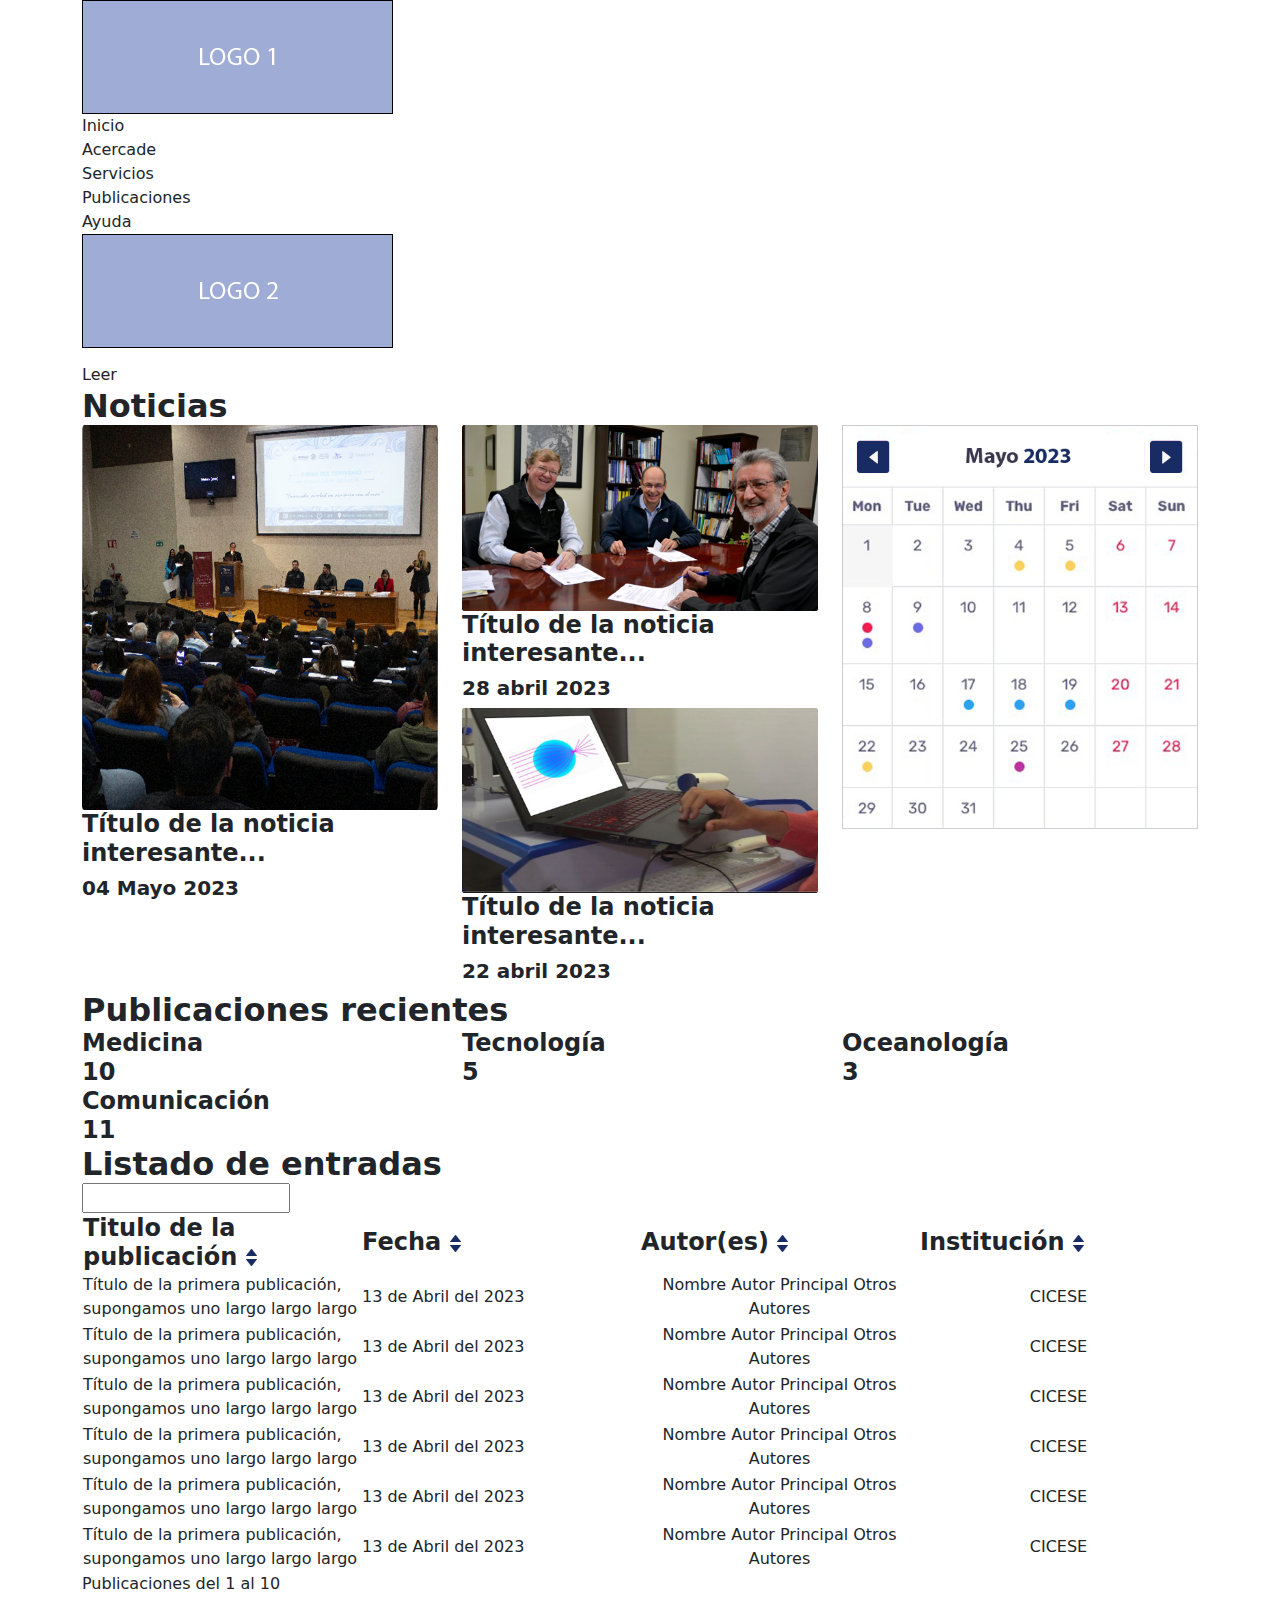
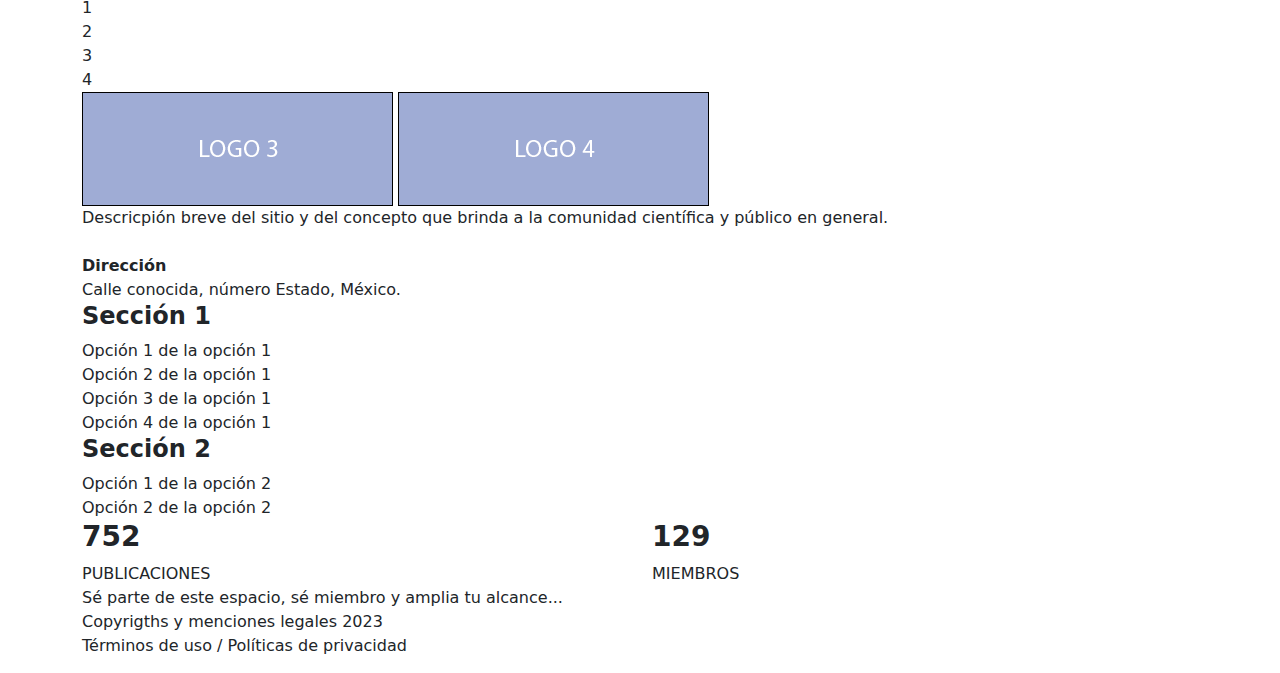
==== index.html @ 21e82265 "init" ====
<!DOCTYPE html>
<html lang="en">
  <head>
    <meta charset="utf-8" />
    <title>Hello World!</title>
    <meta
      name="viewport"
      content="width=device-width, initial-scale=1, shrink-to-fit=no"
    />
    <meta name="description" content="Site description will be here" />
    <link rel="stylesheet" type="text/css" href="css/bootstrap.min.css" />
    <link
      href="https://kit-pro.fontawesome.com/releases/v5.15.2/css/pro.min.css"
      rel="stylesheet"
    />
    <link rel="stylesheet" href="css/default-edit.css" />
    <link rel="stylesheet" type="text/css" href="style.css" />
    <link rel="stylesheet" type="text/css" href="css/responsive.css" />
    <!--End ALL STYLESHEET -->
  </head>

  <body>
    <!-- preloader -->
    <div id="preloader"></div>
    <!-- preloader-end -->
    <!-- main-wrap -->
    <div class="main-wrap">
      <!-- offcanvas-start -->
      <div class="offcanvas-menu">
        <ul class="offmenu" id="menuParent">
          <a href="#" class="offcanvas-close"><i class="fa fa-times"></i></a>
          <li class="active"><a href="#">HOME</a></li>
          <li><a href="#">ABOUT US</a></li>
          <li class="dropdown">
            <a href="#" data-bs-toggle="collapse" data-bs-target="#drop-menu1"
              >OUR HORSES</a
            >
            <div
              class="dropdown-menu-custom collapse"
              id="drop-menu1"
              data-bs-parent="#menuParent"
            >
              <ul>
                <li><a href="#">YEARLINGS</a></li>
                <li><a href="#">2 YEAR OLDS</a></li>
                <li><a href="#">3 YEAR OLD PLUS</a></li>
              </ul>
            </div>
          </li>
          <li><a href="#">LATEST NEWS</a></li>
          <li><a href="#">CONTACT & FIND US</a></li>
        </ul>
      </div>
      <div class="offcanvas-overlay"></div>
      <!-- offcanvas-start-end -->

      <!-- header-section -->
      <header class="header-section">
        <div class="header-top">
          <div class="container">
            <div class="header-top__inner">
              <ul class="s-menu">
                <li>
                  <a href="#"><i class="fab fa-facebook-f"></i></a>
                </li>
                <li>
                  <a href="#"><i class="fab fa-instagram"></i></a>
                </li>
                <li>
                  <a href="#"><i class="fab fa-twitter"></i></a>
                </li>
              </ul>
            </div>
          </div>
        </div>
        <div class="heder-bottom">
          <div class="container">
            <div class="header-bottom__inner">
              <a href="index.html" class="header__logo__1">
                <img src="images/logo-1.png" alt="" />
              </a>
              <div class="main-menu">
                <ul>
                  <li><a class="active" href="#"></a></li>
                  <li><a href="#">Inicio</a></li>
                  <li><a href="#">Acercade</a></li>
                  <li><a href="#">Servicios</a></li>
                  <li><a href="#">Publicaciones</a></li>
                  <li><a href="#">Ayuda</a></li>
                </ul>
              </div>

              <a href="index.html" class="header__logo__2">
                <img src="images/logo-2.png" alt="" />
              </a>
            </div>
          </div>
        </div>
      </header>
      <!--End header-section -->

      <!-- main -->
      <main>
        <!-- hero-section -->
        <section class="hero-section">
          <div class="container">
            <div class="hero-section__inner">
              <div class="hero__content">
                <h1 class="h1"></h1>
                <p></p>
                <a href="#" class="default-button">
                  <i class="fas fa-caret-left"></i>
                  <span class="text">Leer</span>
                </a>
              </div>
            </div>
          </div>
        </section>
        <!-- hero-section end -->

        <!-- note-section -->
        <section class="note-section">
          <div class="container">
            <div class="note-section__inner">
              <div class="note-section__title sec-title cont-blk">
                <h2 class="h2 mb-0">Noticias</h2>
              </div>

              <div class="note__row row">
                <div class="col-lg-4">
                  <div class="note-blk">
                    <img src="images/note-1.png" alt="" />
                    <div class="note-blk__content">
                      <h4>Título de la noticia interesante...</h4>
                      <h5>
                        <i class="far fa-clock"></i>
                        04 Mayo 2023
                      </h5>
                    </div>
                  </div>
                </div>
                <div class="col-lg-4">
                  <div class="row">
                    <div class="col-12">
                      <div class="note-blk">
                        <img src="images/note-2.png" alt="" />
                        <div class="note-blk__content">
                          <h4>Título de la noticia interesante...</h4>
                          <h5>
                            <i class="far fa-clock"></i>
                            28 abril 2023
                          </h5>
                        </div>
                      </div>
                    </div>
                    <div class="col-12">
                      <div class="note-blk">
                        <img src="images/note-3.png" alt="" />
                        <div class="note-blk__content">
                          <h4>Título de la noticia interesante...</h4>
                          <h5>
                            <i class="far fa-clock"></i>
                            22 abril 2023
                          </h5>
                        </div>
                      </div>
                    </div>
                  </div>
                </div>
                <div class="col-lg-4">
                  <img
                    src="images/calendar.png"
                    alt=""
                    class="calendar-img img-fluid w-100"
                  />
                </div>
              </div>
            </div>
          </div>
        </section>
        <!-- note-section-end -->

        <!-- post-section -->
        <section class="post-section">
          <div class="container">
            <div class="post-section__inner">
              <div class="post-section__title sec-title cont-blk">
                <h2 class="h2 mb-0">Publicaciones recientes</h2>
              </div>

              <div class="post-row row">
                <div class="col-lg-4 col-md-6">
                  <a
                    href="#"
                    class="post-single"
                    style="
                      background: url('images/post-1.png') no-repeat center
                        center/cover;
                    "
                  >
                    <div class="post__content">
                      <h4 class="mb-0">Medicina</h4>
                      <h4 class="mb-0 right">10</h4>
                    </div>
                  </a>
                </div>
                <div class="col-lg-4 col-md-6">
                  <a
                    href="#"
                    class="post-single"
                    style="
                      background: url('images/post-2.png') no-repeat center
                        center/cover;
                    "
                  >
                    <div class="post__content">
                      <h4 class="mb-0">Tecnología</h4>
                      <h4 class="mb-0 right">5</h4>
                    </div>
                  </a>
                </div>
                <div class="col-lg-4 col-md-6">
                  <a
                    href="#"
                    class="post-single"
                    style="
                      background: url('images/post-3.png') no-repeat center
                        center/cover;
                    "
                  >
                    <div class="post__content">
                      <h4 class="mb-0">Oceanología</h4>
                      <h4 class="mb-0 right">3</h4>
                    </div>
                  </a>
                </div>
                <div class="col-lg-4 col-md-6">
                  <a
                    href="#"
                    class="post-single"
                    style="
                      background: url('images/post-4.png') no-repeat center
                        center/cover;
                    "
                  >
                    <div class="post__content">
                      <h4 class="mb-0">Comunicación</h4>
                      <h4 class="mb-0 right">11</h4>
                    </div>
                  </a>
                </div>
              </div>
            </div>
          </div>
        </section>
        <!-- post-section-end -->

        <!-- ticket-section -->
        <section class="ticket-section">
          <div class="container">
            <div class="ticket-section__inner">
              <div class="note-section__title sec-title cont-blk">
                <h2 class="h2 mb-0">Listado de entradas</h2>
                <div class="search-x">
                  <i class="far fa-search search-icon"></i>
                  <input type="text" class="input" />
                </div>
              </div>

              <div class="ticket-table-box">
                <div class="ticket-list-table">
                  <table>
                    <thead>
                      <tr>
                        <td>
                          <h4 class="mb-0">
                            <span class="txt">Titulo de la publicación</span>
                            <img
                              src="images/caret-top-bottom.png"
                              alt=""
                              class="icn"
                            />
                          </h4>
                        </td>
                        <td>
                          <h4 class="mb-0">
                            <span class="txt">Fecha</span>
                            <img
                              src="images/caret-top-bottom.png"
                              alt=""
                              class="icn"
                            />
                          </h4>
                        </td>
                        <td>
                          <h4 class="mb-0">
                            <span class="txt">Autor(es)</span>
                            <img
                              src="images/caret-top-bottom.png"
                              alt=""
                              class="icn"
                            />
                          </h4>
                        </td>
                        <td>
                          <h4 class="mb-0">
                            <span class="txt">Institución</span>
                            <img
                              src="images/caret-top-bottom.png"
                              alt=""
                              class="icn"
                            />
                          </h4>
                        </td>
                      </tr>
                    </thead>
                    <tbody>
                      <tr>
                        <td>
                          <p class="mb-0">
                            Título de la primera publicación, supongamos uno
                            largo largo largo
                          </p>
                        </td>
                        <td>
                          <p class="mb-0">13 de Abril del 2023</p>
                        </td>
                        <td>
                          <p class="mb-0 text-center">
                            Nombre Autor Principal
                            <span class="sm">Otros Autores</span>
                          </p>
                        </td>
                        <td>
                          <p class="mb-0 text-center">CICESE</p>
                        </td>
                      </tr>
                      <tr>
                        <td>
                          <p class="mb-0">
                            Título de la primera publicación, supongamos uno
                            largo largo largo
                          </p>
                        </td>
                        <td>
                          <p class="mb-0">13 de Abril del 2023</p>
                        </td>
                        <td>
                          <p class="mb-0 text-center">
                            Nombre Autor Principal
                            <span class="sm">Otros Autores</span>
                          </p>
                        </td>
                        <td>
                          <p class="mb-0 text-center">CICESE</p>
                        </td>
                      </tr>
                      <tr>
                        <td>
                          <p class="mb-0">
                            Título de la primera publicación, supongamos uno
                            largo largo largo
                          </p>
                        </td>
                        <td>
                          <p class="mb-0">13 de Abril del 2023</p>
                        </td>
                        <td>
                          <p class="mb-0 text-center">
                            Nombre Autor Principal
                            <span class="sm">Otros Autores</span>
                          </p>
                        </td>
                        <td>
                          <p class="mb-0 text-center">CICESE</p>
                        </td>
                      </tr>
                      <tr>
                        <td>
                          <p class="mb-0">
                            Título de la primera publicación, supongamos uno
                            largo largo largo
                          </p>
                        </td>
                        <td>
                          <p class="mb-0">13 de Abril del 2023</p>
                        </td>
                        <td>
                          <p class="mb-0 text-center">
                            Nombre Autor Principal
                            <span class="sm">Otros Autores</span>
                          </p>
                        </td>
                        <td>
                          <p class="mb-0 text-center">CICESE</p>
                        </td>
                      </tr>
                      <tr>
                        <td>
                          <p class="mb-0">
                            Título de la primera publicación, supongamos uno
                            largo largo largo
                          </p>
                        </td>
                        <td>
                          <p class="mb-0">13 de Abril del 2023</p>
                        </td>
                        <td>
                          <p class="mb-0 text-center">
                            Nombre Autor Principal
                            <span class="sm">Otros Autores</span>
                          </p>
                        </td>
                        <td>
                          <p class="mb-0 text-center">CICESE</p>
                        </td>
                      </tr>
                      <tr>
                        <td>
                          <p class="mb-0">
                            Título de la primera publicación, supongamos uno
                            largo largo largo
                          </p>
                        </td>
                        <td>
                          <p class="mb-0">13 de Abril del 2023</p>
                        </td>
                        <td>
                          <p class="mb-0 text-center">
                            Nombre Autor Principal
                            <span class="sm">Otros Autores</span>
                          </p>
                        </td>
                        <td>
                          <p class="mb-0 text-center">CICESE</p>
                        </td>
                      </tr>
                    </tbody>
                  </table>
                </div>
                <div class="ticket-table-bottom">
                  <div class="pagination">
                    <p class="mb-0">Publicaciones del 1 al 10</p>
                  </div>
                  <ul>
                    <li>
                      <a class="icon-a" href="#"
                        ><i class="far fa-chevron-double-left"></i
                      ></a>
                    </li>
                    <li>
                      <a class="" href="#">1</a>
                    </li>
                    <li>
                      <a class="" href="#">2</a>
                    </li>
                    <li>
                      <a class="" href="#">3</a>
                    </li>
                    <li>
                      <a class="" href="#">4</a>
                    </li>
                    <li>
                      <a class="icon-a" href="#"
                        ><i class="far fa-chevron-double-right"></i
                      ></a>
                    </li>
                  </ul>
                </div>
              </div>
            </div>
          </div>
        </section>
        <!-- ticket-section-end -->
      </main>
      <!-- main end -->

      <!-- footer-section -->
      <footer class="footer-section">
        <div class="footer-top">
          <div class="container">
            <div class="footer-top__inner">
              <div class="footer-logos">
                <a href="#" class="footer-logo">
                  <img src="images/logo-3.png" alt="" />
                </a>
                <a href="#" class="footer-logo">
                  <img src="images/logo-4.png" alt="" />
                </a>
              </div>
              <div class="footer-top-row">
                <div class="col-sm">
                  <p>
                    Descricpión breve del sitio y del concepto que brinda a la
                    comunidad científica y público en general. <br /><br />
                    <span class="fw-700">Dirección</span><br />
                    Calle conocida, número Estado, México.
                  </p>
                </div>
                <div class="col-sm">
                  <div class="footer-menu">
                    <h4>Sección 1</h4>
                    <ul>
                      <li>
                        <a href="#">
                          <div class="icon">
                            <i class="fab fa-caret-right"></i>
                          </div>
                          <div class="text">Opción 1 de la opción 1</div>
                        </a>
                      </li>
                      <li>
                        <a href="#">
                          <div class="icon">
                            <i class="fab fa-caret-right"></i>
                          </div>
                          <div class="text">Opción 2 de la opción 1</div>
                        </a>
                      </li>
                      <li>
                        <a href="#">
                          <div class="icon">
                            <i class="fab fa-caret-right"></i>
                          </div>
                          <div class="text">Opción 3 de la opción 1</div>
                        </a>
                      </li>
                      <li>
                        <a href="#">
                          <div class="icon">
                            <i class="fab fa-caret-right"></i>
                          </div>
                          <div class="text">Opción 4 de la opción 1</div>
                        </a>
                      </li>
                    </ul>
                  </div>
                </div>
                <div class="col-sm">
                  <div class="footer-menu">
                    <h4>Sección 2</h4>
                    <ul>
                      <li>
                        <a href="#">
                          <div class="icon">
                            <i class="fab fa-caret-right"></i>
                          </div>
                          <div class="text">Opción 1 de la opción 2</div>
                        </a>
                      </li>
                      <li>
                        <a href="#">
                          <div class="icon">
                            <i class="fab fa-caret-right"></i>
                          </div>
                          <div class="text">Opción 2 de la opción 2</div>
                        </a>
                      </li>
                    </ul>
                  </div>
                </div>
                <div class="col-md">
                  <div class="row">
                    <div class="col-6">
                      <h3>752</h3>
                      <p>PUBLICACIONES</p>
                    </div>
                    <div class="col-6">
                      <h3>129</h3>
                      <p>MIEMBROS</p>
                    </div>
                  </div>
                  <p>
                    Sé parte de este espacio, sé miembro y amplia tu alcance...
                  </p>
                </div>
              </div>
            </div>
          </div>
        </div>
        <div class="footer-bottom">
          <div class="container">
            <div class="footer-bottom__inner">
              <p class="copy-right">
                Copyrigths y menciones legales 2023
                <br />
                Términos de uso / Políticas de privacidad
              </p>
              <ul class="s-menu">
                <li>
                  <a href="#"><i class="fab fa-facebook-f"></i></a>
                </li>
                <li>
                  <a href="#"><i class="fab fa-instagram"></i></a>
                </li>
                <li>
                  <a href="#"><i class="fab fa-twitter"></i></a>
                </li>
              </ul>
            </div>
          </div>
        </div>
      </footer>
      <!--End footer-section -->
    </div>
    <!-- main-wrap -->

    <!-- js -->
    <script src="js/jquery-3.6.0.min.js"></script>
    <script src="js/bootstrap.bundle.min.js"></script>
    <script src="js/jquery.scrollUp.min.js"></script>
    <script src="js/main.js"></script>
    <!-- End All Js -->
  </body>
</html>
---- css/default-edit.css ----
/* small-tools */
.underline {
    text-decoration: underline !important;
}
.h-initial {
    height: initial !important;
}
.space-nowrap {
    white-space: nowrap;
}
.hidden-scroll {
    overflow-y: auto !important;
    -ms-overflow-style: none !important;  /* IE and Edge */
    scrollbar-width: none !important;  /* Firefox */
}
.hidden-scroll::-webkit-scrollbar {
    display: none !important;
}
.pseudo-before-none::before {
    display: none !important;
}
.pseudo-after-none::after {
    display: none !important;
}
.pseudo-none::before,
.pseudo-none::after {
    display: none !important;
}



.flip {
    transform: rotateY(180deg);
}
.flip-x {
    transform: rotateX(180deg);
}
.rotate1_8 {
    transform: rotate(45deg) !important;
}
.rotate2_8 {
    transform: rotate(90deg) !important;
}
.rotate3_8 {
    transform: rotate(135deg) !important;
}
.rotate4_8 {
    transform: rotate(180deg) !important;
}
.rotate5_8 {
    transform: rotate(225deg) !important;
}
.rotate6_8 {
    transform: rotate(270deg) !important;
}
.rotate7_8 {
    transform: rotate(315deg) !important;
}
.rotate8_8 {
    transform: rotate(360deg) !important;
}


/* bg */
.bg-theme1 {
    background: var(--theme__color1) !important;
}
.bg-theme2 {
    background: var(--theme__color2) !important;
}
.bg-theme3 {
    background: var(--theme__color3) !important;
}
.bg-theme4 {
    background: var(--theme__color4) !important;
}

/* hover--bg */
.hover-bg-theme1:hover {
    background: var(--theme__color1) !important;
}
.hover-bg-theme2:hover {
    background: var(--theme__color2) !important;
}
.hover-bg-theme3:hover {
    background: var(--theme__color3) !important;
}
.hover-bg-theme4:hover {
    background: var(--theme__color4) !important;
}


/* fonts */
.font1 {
    font-family: var(--font1);
}
.font2 {
    font-family: var(--font2);
}
.font3 {
    font-family: var(--font3);
}
.font4 {
    font-family: var(--font4);
}


/* text-color */
.color-white {
    color: #fff !important;
}
.color-text {
    color: var(--text__color1) !important;
}
.color-theme1 {
    color: var(--theme__color1) !important;
}
.color-theme2 {
    color: var(--theme__color2) !important;
}
.color-theme3 {
    color: var(--theme__color3) !important;
}
.color-theme4 {
    color: var(--theme__color4) !important;
}


/* text-align */
.text-left {
    text-align: left !important;
}
.text-right {
    text-align: right !important;
}
.text-center {
    text-align: center !important;
}
.text-justified {
    text-align: justify !important;
}


/* font-weights */
.fw-300 {
    font-weight: 300 !important;
}
.fw-400 {
    font-weight: 400 !important;
}
.fw-500 {
    font-weight: 500 !important;
}
.fw-600{
    font-weight: 600!important;
}
.fw-700 {
    font-weight: 700 !important;
}
.fw-800{
    font-weight: 800!important;
}



/* nice-select-edit */
.nice-select {
    height: initial;
    min-height: initial;
    line-height: 1;
    padding: 0 20px 0 0;
    float: none;
    display: inline-block;
    border: none;
}
.nice-select:after {
    margin-top: -2px;
}
.nice-select .list .option,
.nice-select.open .list .option {
    font-size: 16px;
    line-height: initial;
    min-height: initial;
    padding: 13px 15px;
    min-width: 50px;
}
.nice-select .option.selected {
    font-weight: inherit;
}
.nice-select .list {
    border-radius: 2px;
    min-width: 100%;
}

@media (max-width: 767px) {
    .nice-select .list .option,
    .nice-select.open .list .option {
        font-size: 16px;
        line-height: initial;
        min-height: initial;
        padding: 8px 12px;
        min-width: 50px;
    } 
}





/* important */
#scrollUp {
    background-image: url("../images/base/top.png");
    bottom: 20px;
    right: 20px;
    width: 38px;    /* Width of image */
    height: 38px;   /* Height of image */
    color: transparent;
}
---- style.css ----
/*-----------------------------------=========Main-Style-Sheet=========----------------------------------------*/


@font-face {
  font-family: 'Myriad Pro';
  src: url('webfonts/MyriadPro-Bold.woff2') format('woff2'),
      url('webfonts/MyriadPro-Bold.woff') format('woff'),
      url('webfonts/MyriadPro-Bold.ttf') format('truetype');
  font-weight: bold;
  font-style: normal;
  font-display: swap;
}

@font-face {
  font-family: 'Myriad Pro Cond';
  src: url('webfonts/MyriadPro-Cond.woff2') format('woff2'),
      url('webfonts/MyriadPro-Cond.woff') format('woff'),
      url('webfonts/MyriadPro-Cond.ttf') format('truetype');
  font-weight: normal;
  font-style: normal;
  font-display: swap;
}

@font-face {
  font-family: 'Myriad Pro';
  src: url('webfonts/MyriadPro-Regular.woff2') format('woff2'),
      url('webfonts/MyriadPro-Regular.woff') format('woff'),
      url('webfonts/MyriadPro-Regular.ttf') format('truetype');
  font-weight: normal;
  font-style: normal;
  font-display: swap;
}

@font-face {
  font-family: 'Myriad Pro';
  src: url('webfonts/MyriadPro-Light.woff2') format('woff2'),
      url('webfonts/MyriadPro-Light.woff') format('woff'),
      url('webfonts/MyriadPro-Light.ttf') format('truetype');
  font-weight: 300;
  font-style: normal;
  font-display: swap;
}

@font-face {
  font-family: 'Myriad Pro';
  src: url('webfonts/MyriadPro-Semibold.woff2') format('woff2'),
      url('webfonts/MyriadPro-Semibold.woff') format('woff'),
      url('webfonts/MyriadPro-Semibold.ttf') format('truetype');
  font-weight: 600;
  font-style: normal;
  font-display: swap;
}


:root {
  --theme__color1: #182b62;
  --myriad-pro: 'Myriad Pro';
}
*,::before,::after {
  box-sizing: border-box;
}
body {
  font-size: 16px;
  line-height: 1.5;
  background-color: #fff;
  overflow-x: hidden;
  word-wrap: break-word;
  word-break: normal;
  font-weight: 400;
  -webkit-font-smoothing: antialiased;
}
a, a:active, a:focus, a:active, a:hover {
  text-decoration:none !important;
  color: inherit;
}
input{
  -ms-box-sizing: border-box;
  box-sizing: border-box;
}
a:hover,
a:focus,
input:focus,
input:hover,
select:focus,
select:hover,
select:active,
textarea:focus,
textarea:hover,
button:focus {
  outline: none;
}
::placeholder {
  opacity: 1;
}
:focus::placeholder {
  opacity: 0;
}
table {
  border-collapse: separate;
  border-spacing: 0;
  table-layout: fixed; /* Prevents HTML tables from becoming too wide */
  width: 100%;
}
img {
  -ms-interpolation-mode: bicubic;
  border: 0;
  height: auto;
  max-width: 100%;
  vertical-align: middle;
}
iframe {
  width: 100%;
}
h1, h2, h3, h4, h5, h6,
.h1, .h2, .h3, .h4, .h5, .h6{
  font-weight: 700;
}
ul{
    margin: 0;
    padding: 0;
    list-style: none;
}
p{
  margin-bottom: 15px;
}
p:last-child{
  margin: 0;
}
.main-wrap {
  width: 100%;
  overflow: hidden;
}
@media (min-width: 1400px) {
  .container {
    max-width: 1300px;
  }
}




/* header */
.header-section {
  position: relative;
  top: 0;
  left: 0;
  width: 100%;
  z-index: 100;
}
/* header-end */





/* ---offcanvas-css--- */
.offcanvas-open {
  font-size: 22px;
  transition: 0.3s;
}
.offcanvas-open:hover {
  color: #97A3AE;
}
.offcanvas-close {
  color: var(--theme__color1);
  position: absolute;
  transition: 0.3s;
  right: 25px;
  top: 25px;
}
.offcanvas-close:hover {
  color: #97A3AE;
}
.offcanvas-menu {
  position: fixed;
  height: 100%;
  width: 100%;
  top: 0;
  left: 0;
  z-index: 1000;
  transform: translateX(-105%);
  transition: 0.3s;
}
.offcanvas-menu.active {
  transform: translate(0);
}
.offcanvas-menu .offmenu {
  max-width: 250px;
  min-width: 200px;
  z-index: 5;
  position: relative;
  background: #d5dce2;
  height: 100%;
  padding: 50px 20px 40px;
  overflow: auto;
  -ms-overflow-style: none;  /* IE and Edge */
  scrollbar-width: none;  /* Firefox */
}
.offcanvas-menu .offmenu :-webkit-scrollbar {
  display: none;
}
.offcanvas-menu ul li a {
  display: block;
  text-align: center;
  font-size: 16px;
  color: var(--theme__color1);
  padding: 10px;
}
.dropdown-menu-custom ul {
  background: #fff;
  padding: 20px 0;
}
.dropdown-menu-custom ul li a {
  color: #97A3AE;
}
.offcanvas-overlay {
  position: fixed;
  top: 0;
  left: 0;
  height: 100%;
  width: 100%;
  background: rgba(0, 0, 0, 0.178);
  z-index: 2;
  transform: 0;
  z-index: 900;
  opacity: 0;
  visibility: hidden;
  transition: 0.3s;
}
.offcanvas-overlay.active {
  opacity: 1;
  visibility: visible;
}
/* ---offcanvas-css-end---*/

/* --preloader-- */
#preloader {
  position: fixed;
  top: 0;
  left: 0;
  right: 0;
  bottom: 0;
  z-index: 9999;
  overflow: hidden;
  background: #fff;
}
#preloader:before {
  content: "";
  position: fixed;
  top: calc(50% - 30px);
  left: calc(50% - 30px);
  border: 6px solid var(--theme__color1);
  border-top-color: #e2eefd;
  border-radius: 50%;
  width: 60px;
  height: 60px;
  -webkit-animation: animate-preloader 1s linear infinite;
  animation: animate-preloader 1s linear infinite;
}
@-webkit-keyframes animate-preloader {
  0% {
      transform: rotate(0deg);
  }
  100% {
      transform: rotate(360deg);
  }
}
@keyframes animate-preloader {
  0% {
      transform: rotate(0deg);
  }
  100% {
      transform: rotate(360deg);
  }
}
/* --preloader-end-- */
---- css/responsive.css ----
@media (max-width: 1399px) {
 
}


@media (max-width: 1199px) {
 
}


@media (max-width: 991px) {
 
}


@media (max-width: 768px) {
 
}


@media (max-width: 575px) {
 
}


@media (max-width: 390px) {
 
}
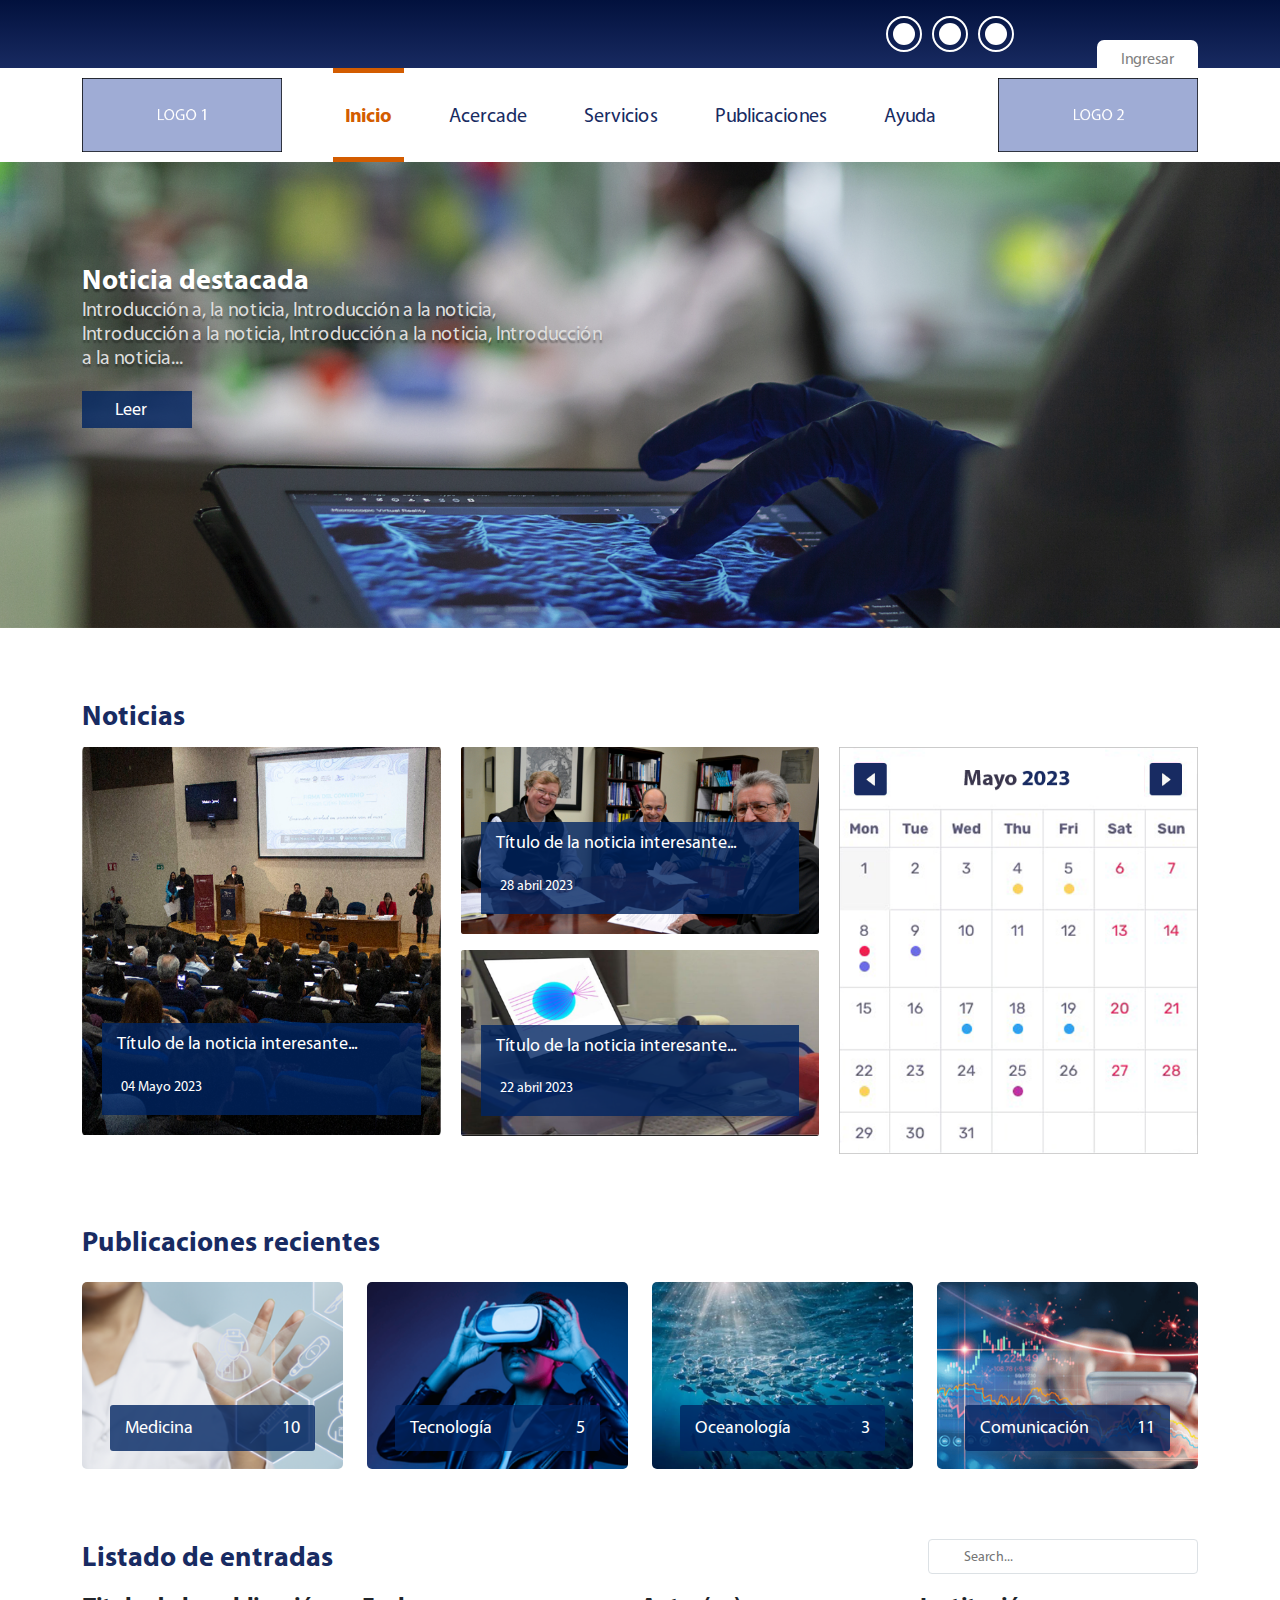
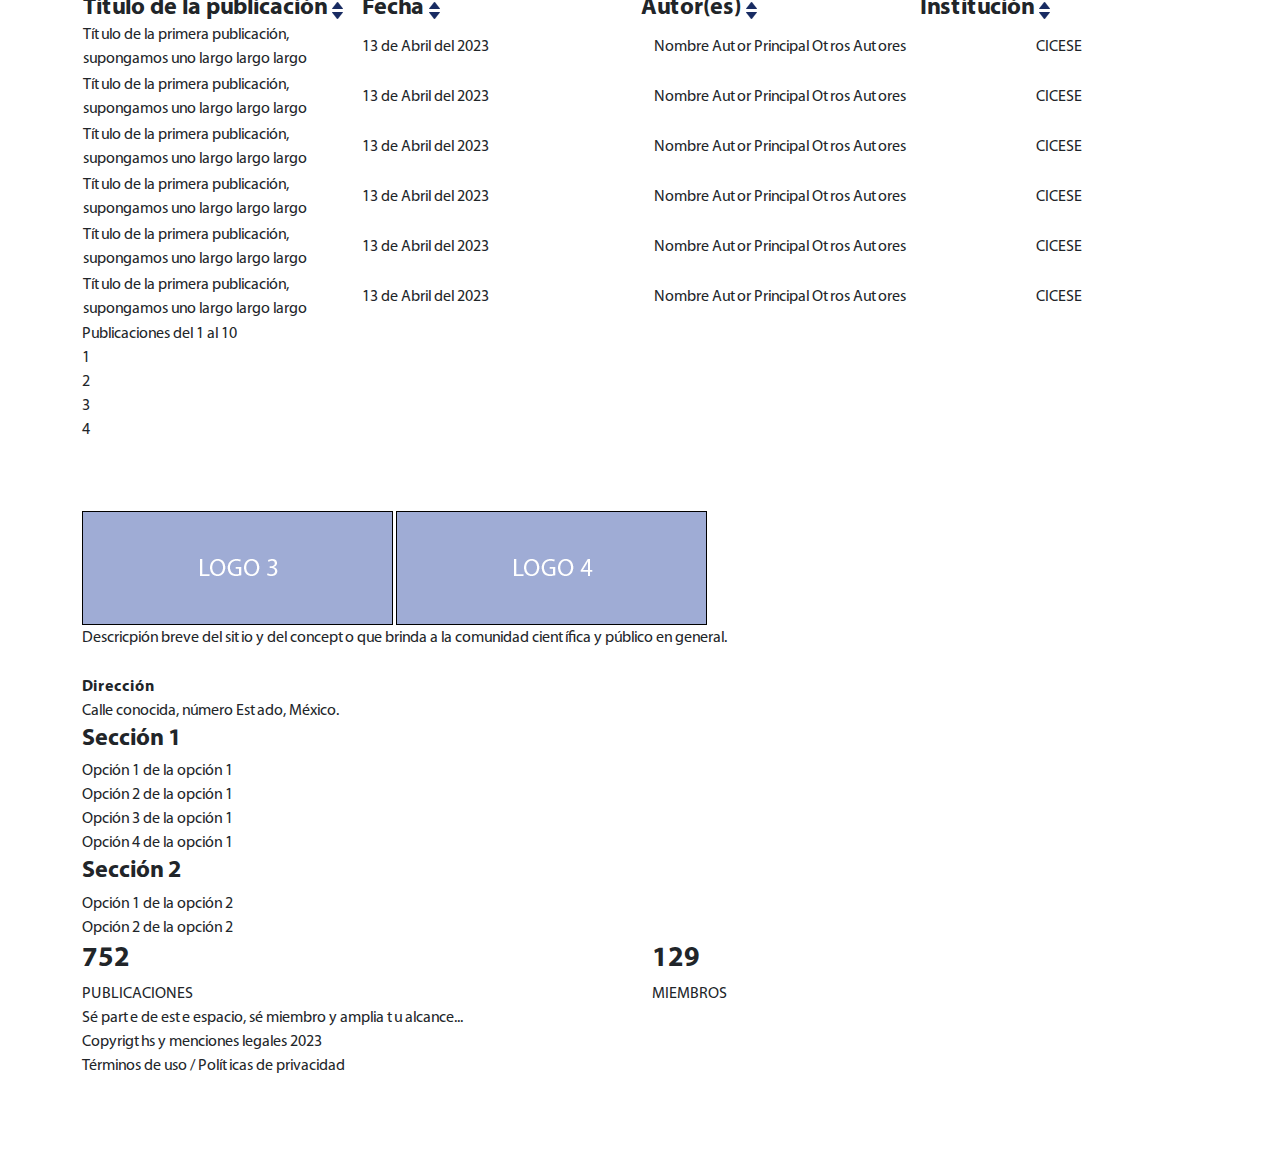
==== commit 04bec08a: "a" ====
--- a/index.html
+++ b/index.html
@@ -70,6 +70,11 @@
                   <a href="#"><i class="fab fa-twitter"></i></a>
                 </li>
               </ul>
+              <a href="#note-section" class="ht-enter-a">
+                <span>Ingresar</span>
+                <br />
+                <i class="fas fa-caret-down"></i>
+              </a>
             </div>
           </div>
         </div>
@@ -77,12 +82,12 @@
           <div class="container">
             <div class="header-bottom__inner">
               <a href="index.html" class="header__logo__1">
+                <!-- logo-1-here  logo-here-->
                 <img src="images/logo-1.png" alt="" />
               </a>
               <div class="main-menu">
                 <ul>
-                  <li><a class="active" href="#"></a></li>
-                  <li><a href="#">Inicio</a></li>
+                  <li><a class="active" href="#">Inicio</a></li>
                   <li><a href="#">Acercade</a></li>
                   <li><a href="#">Servicios</a></li>
                   <li><a href="#">Publicaciones</a></li>
@@ -91,6 +96,7 @@
               </div>
 
               <a href="index.html" class="header__logo__2">
+                <!-- logo-2-here  logo-here-->
                 <img src="images/logo-2.png" alt="" />
               </a>
             </div>
@@ -106,10 +112,16 @@
           <div class="container">
             <div class="hero-section__inner">
               <div class="hero__content">
-                <h1 class="h1"></h1>
-                <p></p>
-                <a href="#" class="default-button">
-                  <i class="fas fa-caret-left"></i>
+                <h1 class="h1">Noticia destacada</h1>
+                <p>
+                  Introducción a, la noticia, Introducción a la noticia,
+                  <br class="d-md-block d-none" />
+                  Introducción a la noticia, Introducción a la noticia,
+                  Introducción <br class="d-md-block d-none" />
+                  a la noticia...
+                </p>
+                <a href="#" class="default-button bottom-button">
+                  <i class="fas fa-caret-right"></i>
                   <span class="text">Leer</span>
                 </a>
               </div>
@@ -119,7 +131,7 @@
         <!-- hero-section end -->
 
         <!-- note-section -->
-        <section class="note-section">
+        <section class="note-section pb-0" id="note-section">
           <div class="container">
             <div class="note-section__inner">
               <div class="note-section__title sec-title cont-blk">
@@ -129,11 +141,11 @@
               <div class="note__row row">
                 <div class="col-lg-4">
                   <div class="note-blk">
-                    <img src="images/note-1.png" alt="" />
+                    <img class="img" src="images/note-1.png" alt="" />
                     <div class="note-blk__content">
                       <h4>Título de la noticia interesante...</h4>
                       <h5>
-                        <i class="far fa-clock"></i>
+                        <i class="fal fa-clock"></i>
                         04 Mayo 2023
                       </h5>
                     </div>
@@ -143,11 +155,11 @@
                   <div class="row">
                     <div class="col-12">
                       <div class="note-blk">
-                        <img src="images/note-2.png" alt="" />
+                        <img class="img" src="images/note-2.png" alt="" />
                         <div class="note-blk__content">
                           <h4>Título de la noticia interesante...</h4>
                           <h5>
-                            <i class="far fa-clock"></i>
+                            <i class="fal fa-clock"></i>
                             28 abril 2023
                           </h5>
                         </div>
@@ -155,11 +167,11 @@
                     </div>
                     <div class="col-12">
                       <div class="note-blk">
-                        <img src="images/note-3.png" alt="" />
+                        <img class="img" src="images/note-3.png" alt="" />
                         <div class="note-blk__content">
                           <h4>Título de la noticia interesante...</h4>
                           <h5>
-                            <i class="far fa-clock"></i>
+                            <i class="fal fa-clock"></i>
                             22 abril 2023
                           </h5>
                         </div>
@@ -181,15 +193,15 @@
         <!-- note-section-end -->
 
         <!-- post-section -->
-        <section class="post-section">
+        <section class="post-section pb-0">
           <div class="container">
             <div class="post-section__inner">
-              <div class="post-section__title sec-title cont-blk">
+              <div class="post-section__title sec-title cont-blk pb-2">
                 <h2 class="h2 mb-0">Publicaciones recientes</h2>
               </div>
 
               <div class="post-row row">
-                <div class="col-lg-4 col-md-6">
+                <div class="col-lg-3 col-md-4 col-6">
                   <a
                     href="#"
                     class="post-single"
@@ -204,7 +216,7 @@
                     </div>
                   </a>
                 </div>
-                <div class="col-lg-4 col-md-6">
+                <div class="col-lg-3 col-md-4 col-6">
                   <a
                     href="#"
                     class="post-single"
@@ -219,7 +231,7 @@
                     </div>
                   </a>
                 </div>
-                <div class="col-lg-4 col-md-6">
+                <div class="col-lg-3 col-md-4 col-6">
                   <a
                     href="#"
                     class="post-single"
@@ -234,7 +246,7 @@
                     </div>
                   </a>
                 </div>
-                <div class="col-lg-4 col-md-6">
+                <div class="col-lg-3 col-md-4 col-6">
                   <a
                     href="#"
                     class="post-single"
@@ -259,11 +271,11 @@
         <section class="ticket-section">
           <div class="container">
             <div class="ticket-section__inner">
-              <div class="note-section__title sec-title cont-blk">
+              <div class="ticket-section__title sec-title">
                 <h2 class="h2 mb-0">Listado de entradas</h2>
                 <div class="search-x">
                   <i class="far fa-search search-icon"></i>
-                  <input type="text" class="input" />
+                  <input type="text" class="input" placeholder="Search..." />
                 </div>
               </div>
 
@@ -482,9 +494,11 @@
             <div class="footer-top__inner">
               <div class="footer-logos">
                 <a href="#" class="footer-logo">
+                  <!-- logo-3-here  logo-here-->
                   <img src="images/logo-3.png" alt="" />
                 </a>
                 <a href="#" class="footer-logo">
+                  <!-- logo-4-here  logo-here -->
                   <img src="images/logo-4.png" alt="" />
                 </a>
               </div>
--- a/css/default-edit.css
+++ b/css/default-edit.css
@@ -1,3 +1,22 @@
+/* ---buttons--- */
+.default-button {
+    padding: 5px 23px;
+    font-size: 18px;
+    gap: 10px;
+    display: inline-flex;
+    align-items: center;
+    justify-content: center;
+    text-align: center;
+    background: rgba(0, 36, 98, 0.8);
+    color: #fff;
+    transition: 0.3s;
+}
+.default-button:hover {
+    background: rgba(0, 36, 98, 1);
+}
+/* ---buttons---end */
+
+
 /* small-tools */
 .underline {
     text-decoration: underline !important;
--- a/style.css
+++ b/style.css
@@ -54,6 +54,7 @@
 
 :root {
   --theme__color1: #182b62;
+  --theme__color2: #D35C00;
   --myriad-pro: 'Myriad Pro';
 }
 *,::before,::after {
@@ -62,6 +63,7 @@
 body {
   font-size: 16px;
   line-height: 1.5;
+  font-family: var(--myriad-pro);
   background-color: #fff;
   overflow-x: hidden;
   word-wrap: break-word;
@@ -69,7 +71,7 @@
   font-weight: 400;
   -webkit-font-smoothing: antialiased;
 }
-a, a:active, a:focus, a:active, a:hover {
+a, a:active, a:active, a:hover {
   text-decoration:none !important;
   color: inherit;
 }
@@ -130,6 +132,11 @@
   width: 100%;
   overflow: hidden;
 }
+@media (max-width: 1399px) and (min-width: 1200px) {
+  .container {
+    max-width: 1140px;
+  }
+}
 @media (min-width: 1400px) {
   .container {
     max-width: 1300px;
@@ -146,6 +153,106 @@
   left: 0;
   width: 100%;
   z-index: 100;
+}
+.header-top {
+  background-image: -moz-linear-gradient( 90deg, rgb(24,42,97) 0%, rgb(2,17,61) 100%);
+  background-image: -webkit-linear-gradient( 90deg, rgb(24,42,97) 0%, rgb(2,17,61) 100%);
+  background-image: -ms-linear-gradient( 90deg, rgb(24,42,97) 0%, rgb(2,17,61) 100%);
+  color: #fff;
+}
+
+.header-top__inner {
+  display: flex;
+  justify-content: flex-end; 
+  align-items: flex-end;
+}
+.s-menu {
+  gap: 24px;
+  padding: 23px 0;
+  display: flex;
+}
+.s-menu li {
+
+}
+.s-menu li a {
+  font-size: 14px;
+  height: 22px;
+  width: 22px;
+  display: flex;
+  align-items: center;
+  justify-content: center;
+  text-align: center;
+  border-radius: 50%;
+  background: #fff;
+  color: var(--theme__color1);
+  outline: 2px solid #fff;
+  outline-offset: 5px;
+}
+.s-menu li a:hover {
+
+}
+.ht-enter-a {
+  padding: 10px 24px 0;
+  font-size: 16px;
+  margin-left: 90px;
+  color: #818181;
+  background: #fff;
+  border-radius: 7px 7px 0 0;
+  text-align: center;
+  line-height: 1.15;
+  transition: 0.3s;
+}
+.ht-enter-a i {
+  font-size: 26px;
+}
+.ht-enter-a:hover {
+  color: var(--theme__color1);
+}
+
+.header-bottom {
+
+}
+.header-bottom__inner {
+  gap: 50px;
+  display: flex;
+  align-items: center;
+}
+.header__logo__1 {
+  display: block;
+  width: 205px;
+}
+.header__logo__2 {
+  display: block;
+  width: 205px;
+  margin-left: auto;
+}
+.main-menu {
+
+}
+.main-menu > ul {
+  display: flex;
+  gap: 33px;
+}
+.main-menu > ul > li {
+
+}
+.main-menu > ul > li > a {
+  padding: 27px 12px;
+  font-size: 20px;
+  color: var(--theme__color1);
+  border-top: 5px solid transparent;
+  border-bottom: 5px solid transparent;
+  display: flex;
+  transition: 0.3s;
+}
+.main-menu > ul > li > a:hover{
+  color: var(--theme__color2);
+  border-color: var(--theme__color2);
+}
+.main-menu > ul > li > a.active {
+  color: var(--theme__color2);
+  border-color: var(--theme__color2);
+  font-weight: 700;
 }
 /* header-end */
 
@@ -273,4 +380,196 @@
       transform: rotate(360deg);
   }
 }
-/* --preloader-end-- */+/* --preloader-end-- */
+
+
+
+
+/* ---hero-section--- */
+.hero-section {
+  padding: 100px 0 200px;
+  background: url('images/hero-image.png') no-repeat center center/cover;
+  color: #fff;
+}
+.hero-section__inner {
+
+}
+.hero__content {
+
+}
+.hero__content .h1 {
+  font-size: 28px;
+  margin: 0 0 1px;
+  text-shadow: 0px 3px 1.68px rgba(0, 0, 0, 0.35);
+}
+.hero__content p {
+  font-size: 20px;
+  line-height: 1.2;
+  text-shadow: 0px 3px 1.68px rgba(0, 0, 0, 0.35);
+  color: #dddddd;
+}
+.hero__content .bottom-button {
+  margin: 7px 0 0;
+  min-width: 110px;
+  justify-content: flex-start;
+}
+/* ---hero-section---end */
+
+
+/* ---common--- */
+.h2 {
+  font-size: 28px;
+  color: var(--theme__color1);
+}
+.cont-blk {
+  display: flex;
+  flex-direction: column;
+  align-items: flex-start;
+}
+.sec-title {
+  margin: 0 0 16px;
+}
+/* ---common---end */
+
+
+
+/* ---note-section--- */
+.note-section {
+  padding: 70px 0;
+}
+.note-section__inner {
+
+}
+.note-section__title {
+
+}
+
+.note__row {
+
+}
+.note__row,
+.note__row .row {
+  --bs-gutter-x: 20px;
+  --bs-gutter-y: 16px;
+}
+.note-blk {
+  position: relative;
+}
+.note-blk .img {
+
+}
+.note-blk__content {
+  padding: 10px 15px;
+  inset: auto 20px 20px 20px;
+  position: absolute;
+  background: rgba(0, 36, 98, 0.8);
+  color: #fff;
+}
+.note-blk__content h4 {
+  font-size: 18px;
+  margin: 0 0 19px;
+  font-weight: 400;
+}
+.note-blk__content h5 {
+  font-weight: 400;
+  font-size: 14px;
+}
+.note-blk__content h5 i {
+  margin-right: 4px;
+  font-size: 19px;
+}
+/* ---note-section---end */
+
+
+/* ---post-section--- */
+.post-section {
+  padding: 70px 0;
+}
+.post-section__inner {
+
+}
+.post-section__title {
+
+}
+
+.post-row {
+
+}
+.post-single {
+  position: relative;
+  height: 187px;
+  display: block;
+  border-radius: 5px;
+}
+.post__content {
+  padding: 12px 15px;
+  inset: auto 28px 18px 28px;
+  border-radius: 3px;
+  position: absolute;
+  background: rgba(0, 36, 98, 0.8);
+  display: flex;
+  justify-content: space-between;
+  color: #fff;
+}
+.post__content h4 {
+  font-size: 18px;
+  font-weight: 400;
+}
+/* ---post-section---end */
+
+
+/* ---ticket-section--- */
+.ticket-section {
+  padding: 70px 0;
+}
+.ticket-section__inner {
+
+}
+.ticket-section__title {
+  display: flex;
+  flex-direction: row;
+  justify-content: space-between;
+}
+.search-x {
+  position: relative;
+  width: 270px;
+  max-width: 100%;
+}
+.search-x .search-icon {
+  font-size: 12px;
+  top: 12px;
+  left: 13px;
+  position: absolute;
+  color: #a7aeb3;
+}
+.search-x .input {
+  font-size: 14px;
+  border-radius: 4px;
+  padding: 6px 20px 6px 35px;
+  border: 1px solid #DCE1E5;
+  color: #6e7479;
+  width: 100%;
+}
+
+.ticket-table-box {
+
+}
+.ticket-list-table {
+
+}
+.ticket-list-table table {
+
+}
+.ticket-list-table table h4 {
+
+}
+.ticket-list-table table h4 .icn {
+
+}
+.ticket-list-table table p {
+
+}
+.ticket-list-table table p .sm {
+
+}
+/* ---ticket-section---end */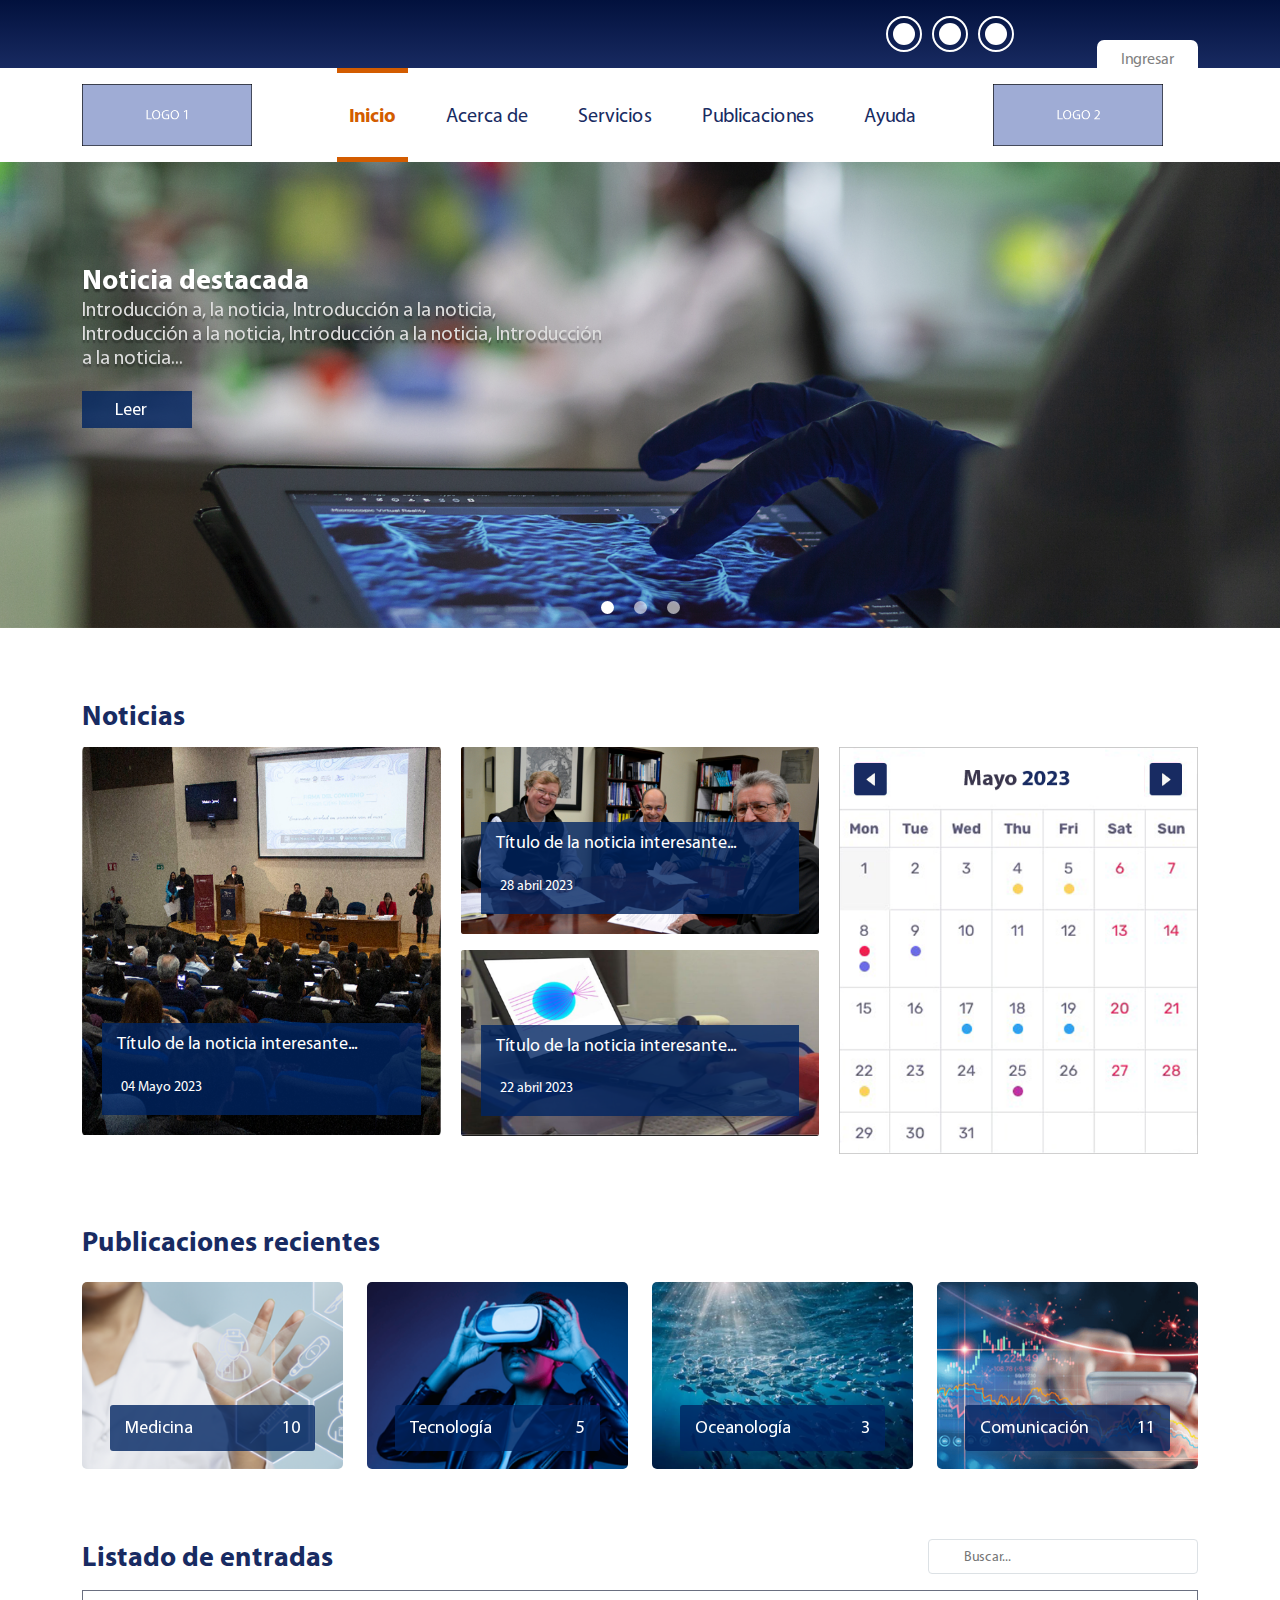
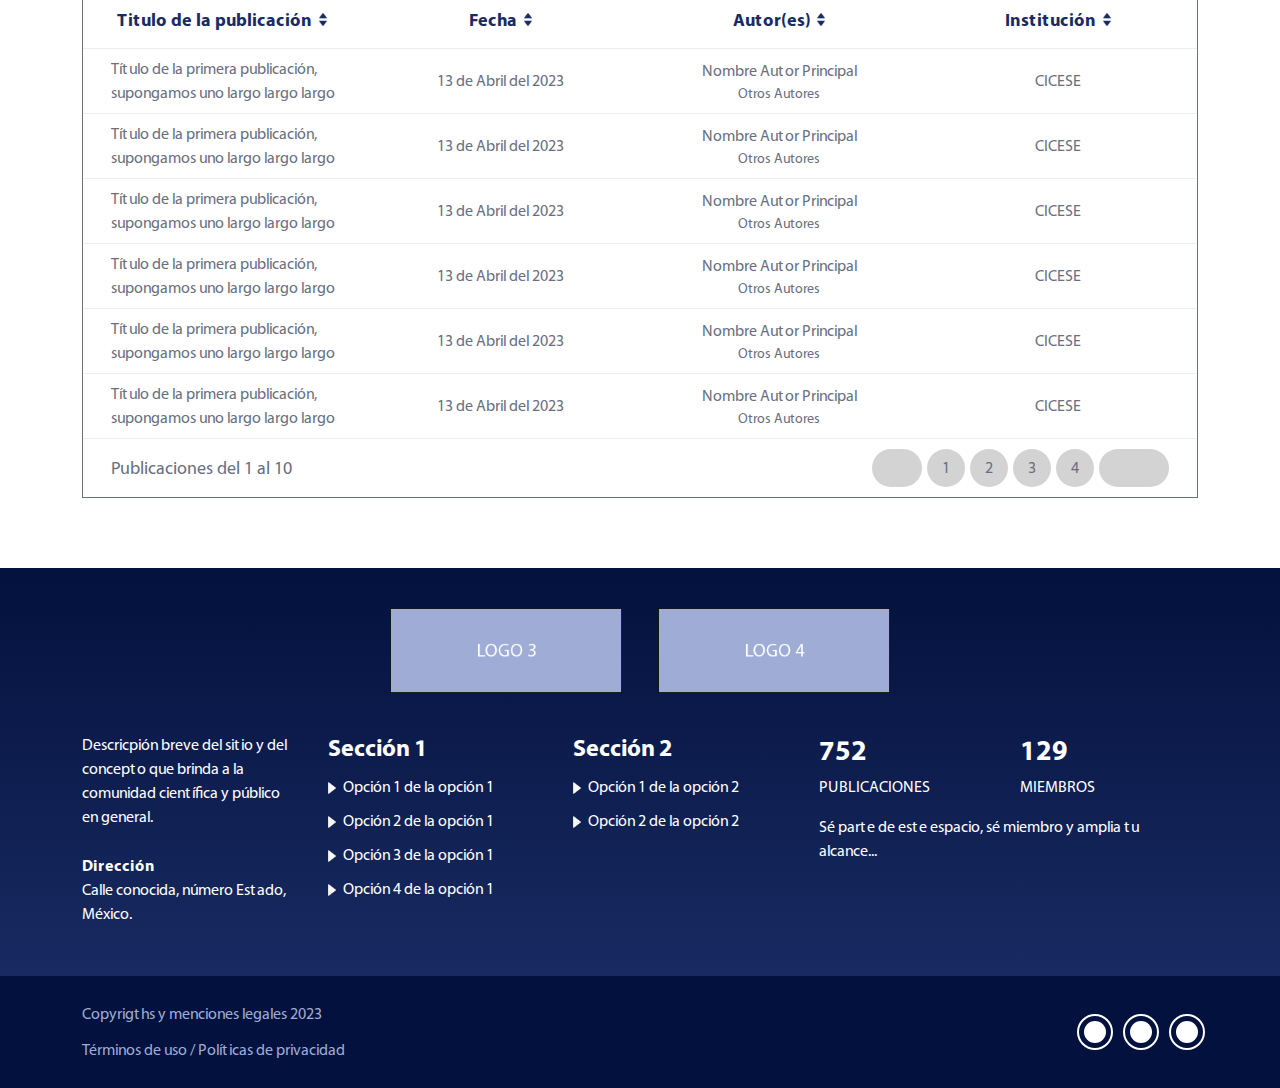
==== commit 8fb79737: "dev-2---v1.3" ====
--- a/index.html
+++ b/index.html
@@ -2,7 +2,7 @@
 <html lang="en">
   <head>
     <meta charset="utf-8" />
-    <title>Hello World!</title>
+    <title>COMETA</title>
     <meta
       name="viewport"
       content="width=device-width, initial-scale=1, shrink-to-fit=no"
@@ -14,6 +14,7 @@
       rel="stylesheet"
     />
     <link rel="stylesheet" href="css/default-edit.css" />
+    <link rel="stylesheet" type="text/css" href="css/swiper.min.css" />
     <link rel="stylesheet" type="text/css" href="style.css" />
     <link rel="stylesheet" type="text/css" href="css/responsive.css" />
     <!--End ALL STYLESHEET -->
@@ -29,26 +30,25 @@
       <div class="offcanvas-menu">
         <ul class="offmenu" id="menuParent">
           <a href="#" class="offcanvas-close"><i class="fa fa-times"></i></a>
-          <li class="active"><a href="#">HOME</a></li>
-          <li><a href="#">ABOUT US</a></li>
-          <li class="dropdown">
-            <a href="#" data-bs-toggle="collapse" data-bs-target="#drop-menu1"
-              >OUR HORSES</a
-            >
-            <div
-              class="dropdown-menu-custom collapse"
-              id="drop-menu1"
-              data-bs-parent="#menuParent"
-            >
-              <ul>
-                <li><a href="#">YEARLINGS</a></li>
-                <li><a href="#">2 YEAR OLDS</a></li>
-                <li><a href="#">3 YEAR OLD PLUS</a></li>
-              </ul>
+          <li>
+            <a class="active dropdown-toggle" data-bs-toggle="collapse" href="#collapseExample" role="button" aria-expanded="false" aria-controls="collapseExample">Inicio</a>
+            <div class="collapse" id="collapseExample">
+              <div class="py-2">
+                <ul class="off-submenu">
+                    <li><a href="">About Us</a></li>
+                    <li><a href="">Leadership Team</a></li>
+                    <li><a href="">Why Choose Us</a></li>
+                    <li><a href="">Testimonials</a></li>
+                    <li><a href="">Help & FAQs</a></li>
+                    <li><a href="">Find a Lab</a></li>
+                </ul>
+              </div>
             </div>
           </li>
-          <li><a href="#">LATEST NEWS</a></li>
-          <li><a href="#">CONTACT & FIND US</a></li>
+          <li><a href="#">Acerca de</a></li>
+          <li><a href="#">Servicios</a></li>
+          <li><a href="#">Publicaciones</a></li>
+          <li><a href="#">Ayuda</a></li>
         </ul>
       </div>
       <div class="offcanvas-overlay"></div>
@@ -70,11 +70,26 @@
                   <a href="#"><i class="fab fa-twitter"></i></a>
                 </li>
               </ul>
-              <a href="#note-section" class="ht-enter-a">
-                <span>Ingresar</span>
-                <br />
-                <i class="fas fa-caret-down"></i>
-              </a>
+              <div class="dropdown">
+                <a href="#" class="ht-enter-a" type="button" data-bs-toggle="dropdown" aria-expanded="false">
+                  <span>Ingresar</span>
+                  <br />
+                  <i class="fas fa-caret-down"></i>
+                </a>
+                <div class="dropdown-menu">
+                  <div class="user_form">
+                    <div class="user_input">
+                      <input type="text" placeholder="Usuario" name="" id="">
+                    </div>
+                    <div class="user_input">
+                      <input type="text" placeholder="Contraseña" name="" id="">
+                    </div>
+                    <div class="user_submit w-100">
+                      <button type="submit" class="default-button w-100">Iniciar sesión</button>
+                    </div>
+                  </div>
+                </div>
+              </div>
             </div>
           </div>
         </div>
@@ -85,20 +100,49 @@
                 <!-- logo-1-here  logo-here-->
                 <img src="images/logo-1.png" alt="" />
               </a>
-              <div class="main-menu">
+
+              <div class="main-menu d-none d-lg-block">
                 <ul>
-                  <li><a class="active" href="#">Inicio</a></li>
-                  <li><a href="#">Acercade</a></li>
+                  <li>
+                    <a class="active" href="#">Inicio</a>
+                    <ul class="submenu">
+                      <li><a href="">About Us</a></li>
+                      <li><a href="">Leadership Team</a></li>
+                      <li>
+                        <a href="">Why Choose Us</a>
+                        <ul class="submenu">
+                          <li><a href="">About Us</a></li>
+                          <li><a href="">Leadership Team</a></li>
+                          <li><a href="">Why Choose Us</a></li>
+                          <li><a href="">Testimonials</a></li>
+                          <li><a href="">Help & FAQs</a></li>
+                          <li><a href="">Find a Lab</a></li>
+                        </ul>
+                      </li>
+                      <li><a href="">Testimonials</a></li>
+                      <li><a href="">Help & FAQs</a></li>
+                      <li><a href="">Find a Lab</a></li>
+                    </ul>
+                  </li>
+                  <li><a href="#">Acerca de</a></li>
                   <li><a href="#">Servicios</a></li>
                   <li><a href="#">Publicaciones</a></li>
                   <li><a href="#">Ayuda</a></li>
                 </ul>
               </div>
 
+              <!-- offcanvas-menu-bar -->
+              <div class="d-lg-none">
+                <span class="offcanvas-open"><i class="fas fa-bars"></i></span>
+              </div>
+              <!-- offcanvas-menu-bar-end -->
+
               <a href="index.html" class="header__logo__2">
                 <!-- logo-2-here  logo-here-->
                 <img src="images/logo-2.png" alt="" />
               </a>
+
+
             </div>
           </div>
         </div>
@@ -108,25 +152,80 @@
       <!-- main -->
       <main>
         <!-- hero-section -->
-        <section class="hero-section">
-          <div class="container">
-            <div class="hero-section__inner">
-              <div class="hero__content">
-                <h1 class="h1">Noticia destacada</h1>
-                <p>
-                  Introducción a, la noticia, Introducción a la noticia,
-                  <br class="d-md-block d-none" />
-                  Introducción a la noticia, Introducción a la noticia,
-                  Introducción <br class="d-md-block d-none" />
-                  a la noticia...
-                </p>
-                <a href="#" class="default-button bottom-button">
-                  <i class="fas fa-caret-right"></i>
-                  <span class="text">Leer</span>
-                </a>
-              </div>
-            </div>
+        <section class="hero-wrapper hero-slide-active swiper">
+          <div class="swiper-wrapper">
+
+            <!-- single-slide -->
+            <div class="hero-section swiper-slide" style="background-image: url('images/hero-image.png');">
+              <div class="container">
+                <div class="hero-section__inner">
+                  <div class="hero__content">
+                    <h1 class="h1">Noticia destacada</h1>
+                    <p>
+                      Introducción a, la noticia, Introducción a la noticia,
+                      <br class="d-md-block d-none" />
+                      Introducción a la noticia, Introducción a la noticia,
+                      Introducción <br class="d-md-block d-none" />
+                      a la noticia...
+                    </p>
+                    <a href="#" class="default-button bottom-button">
+                      <i class="fas fa-caret-right"></i>
+                      <span class="text">Leer</span>
+                    </a>
+                  </div>
+                </div>
+              </div>
+            </div>
+            <!-- single-slide-end -->
+
+            <!-- single-slide -->
+            <div class="hero-section swiper-slide" style="background-image: url('images/hero-img-2.jpg');">
+              <div class="container">
+                <div class="hero-section__inner">
+                  <div class="hero__content">
+                    <h1 class="h1">Noticia destacada</h1>
+                    <p>
+                      Introducción a, la noticia, Introducción a la noticia,
+                      <br class="d-md-block d-none" />
+                      Introducción a la noticia, Introducción a la noticia,
+                      Introducción <br class="d-md-block d-none" />
+                      a la noticia...
+                    </p>
+                    <a href="#" class="default-button bottom-button">
+                      <i class="fas fa-caret-right"></i>
+                      <span class="text">Leer</span>
+                    </a>
+                  </div>
+                </div>
+              </div>
+            </div>
+            <!-- single-slide-end -->
+
+            <!-- single-slide -->
+            <div class="hero-section swiper-slide" style="background-image: url('images/hero-img-3.jpg');">
+              <div class="container">
+                <div class="hero-section__inner">
+                  <div class="hero__content">
+                    <h1 class="h1">Noticia destacada</h1>
+                    <p>
+                      Introducción a, la noticia, Introducción a la noticia,
+                      <br class="d-md-block d-none" />
+                      Introducción a la noticia, Introducción a la noticia,
+                      Introducción <br class="d-md-block d-none" />
+                      a la noticia...
+                    </p>
+                    <a href="#" class="default-button bottom-button">
+                      <i class="fas fa-caret-right"></i>
+                      <span class="text">Leer</span>
+                    </a>
+                  </div>
+                </div>
+              </div>
+            </div>
+            <!-- single-slide-end -->
+
           </div>
+          <div class="swiper-pagination"></div>
         </section>
         <!-- hero-section end -->
 
@@ -138,8 +237,8 @@
                 <h2 class="h2 mb-0">Noticias</h2>
               </div>
 
-              <div class="note__row row">
-                <div class="col-lg-4">
+              <div class="note__row row justify-content-center">
+                <div class="col-lg-4 col-md-6 col-sm-6 col-12">
                   <div class="note-blk">
                     <img class="img" src="images/note-1.png" alt="" />
                     <div class="note-blk__content">
@@ -151,7 +250,7 @@
                     </div>
                   </div>
                 </div>
-                <div class="col-lg-4">
+                <div class="col-lg-4 col-md-6 col-sm-6 col-12">
                   <div class="row">
                     <div class="col-12">
                       <div class="note-blk">
@@ -179,7 +278,7 @@
                     </div>
                   </div>
                 </div>
-                <div class="col-lg-4">
+                <div class="col-lg-4 col-md-6 col-sm-6 col-12">
                   <img
                     src="images/calendar.png"
                     alt=""
@@ -200,66 +299,93 @@
                 <h2 class="h2 mb-0">Publicaciones recientes</h2>
               </div>
 
-              <div class="post-row row">
-                <div class="col-lg-3 col-md-4 col-6">
-                  <a
-                    href="#"
-                    class="post-single"
-                    style="
-                      background: url('images/post-1.png') no-repeat center
-                        center/cover;
-                    "
-                  >
-                    <div class="post__content">
-                      <h4 class="mb-0">Medicina</h4>
-                      <h4 class="mb-0 right">10</h4>
-                    </div>
-                  </a>
-                </div>
-                <div class="col-lg-3 col-md-4 col-6">
-                  <a
-                    href="#"
-                    class="post-single"
-                    style="
-                      background: url('images/post-2.png') no-repeat center
-                        center/cover;
-                    "
-                  >
-                    <div class="post__content">
-                      <h4 class="mb-0">Tecnología</h4>
-                      <h4 class="mb-0 right">5</h4>
-                    </div>
-                  </a>
-                </div>
-                <div class="col-lg-3 col-md-4 col-6">
-                  <a
-                    href="#"
-                    class="post-single"
-                    style="
-                      background: url('images/post-3.png') no-repeat center
-                        center/cover;
-                    "
-                  >
-                    <div class="post__content">
-                      <h4 class="mb-0">Oceanología</h4>
-                      <h4 class="mb-0 right">3</h4>
-                    </div>
-                  </a>
-                </div>
-                <div class="col-lg-3 col-md-4 col-6">
-                  <a
-                    href="#"
-                    class="post-single"
-                    style="
-                      background: url('images/post-4.png') no-repeat center
-                        center/cover;
-                    "
-                  >
-                    <div class="post__content">
-                      <h4 class="mb-0">Comunicación</h4>
-                      <h4 class="mb-0 right">11</h4>
-                    </div>
-                  </a>
+              <div class="post-row swiper row justify-content-center">
+                <div class="swiper-wrapper">
+                  <div class="col-12 swiper-slide">
+                    <a
+                      href="#"
+                      class="post-single"
+                    >
+                    <div class="post_child" style="background: url('images/post-1.png') no-repeat center center/cover;"></div>
+                      <div class="post__content">
+                        <h4 class="mb-0">Medicina</h4>
+                        <h4 class="mb-0 right">10</h4>
+                      </div>
+                    </a>
+                  </div>
+                  <div class="col-12 swiper-slide">
+                    <a
+                      href="#"
+                      class="post-single"
+                      
+                    >
+                    <div class="post_child" style="background: url('images/post-2.png') no-repeat center center/cover;"></div>
+                      <div class="post__content">
+                        <h4 class="mb-0">Tecnología</h4>
+                        <h4 class="mb-0 right">5</h4>
+                      </div>
+                    </a>
+                  </div>
+                  <div class="col-12 swiper-slide">
+                    <a
+                      href="#"
+                      class="post-single"
+                    >
+                    <div class="post_child" style="background: url('images/post-3.png') no-repeat center center/cover;"></div>
+                      <div class="post__content">
+                        <h4 class="mb-0">Oceanología</h4>
+                        <h4 class="mb-0 right">3</h4>
+                      </div>
+                    </a>
+                  </div>
+                  <div class="col-12 swiper-slide">
+                    <a
+                      href="#"
+                      class="post-single"
+                    >
+                    <div class="post_child" style="background: url('images/post-4.png') no-repeat center center/cover;"></div>
+                      <div class="post__content">
+                        <h4 class="mb-0">Comunicación</h4>
+                        <h4 class="mb-0 right">11</h4>
+                      </div>
+                    </a>
+                  </div>
+                  <div class="col-12 swiper-slide">
+                    <a
+                      href="#"
+                      class="post-single"
+                    >
+                    <div class="post_child" style="background: url('images/biologia.jpg') no-repeat center center/cover;"></div>
+                      <div class="post__content">
+                        <h4 class="mb-0">Biología</h4>
+                        <h4 class="mb-0 right">11</h4>
+                      </div>
+                    </a>
+                  </div>
+                  <div class="col-12 swiper-slide">
+                    <a
+                      href="#"
+                      class="post-single"
+                    >
+                    <div class="post_child" style="background: url('images/fisica.jpg') no-repeat center center/cover;"></div>
+                      <div class="post__content">
+                        <h4 class="mb-0">Física </h4>
+                        <h4 class="mb-0 right">11</h4>
+                      </div>
+                    </a>
+                  </div>
+                  <div class="col-12 swiper-slide">
+                    <a
+                      href="#"
+                      class="post-single"
+                    >
+                    <div class="post_child" style="background: url('images/geologia.jpg') no-repeat center center/cover;"></div>
+                      <div class="post__content">
+                        <h4 class="mb-0">Geología</h4>
+                        <h4 class="mb-0 right">11</h4>
+                      </div>
+                    </a>
+                  </div>
                 </div>
               </div>
             </div>
@@ -275,13 +401,13 @@
                 <h2 class="h2 mb-0">Listado de entradas</h2>
                 <div class="search-x">
                   <i class="far fa-search search-icon"></i>
-                  <input type="text" class="input" placeholder="Search..." />
+                  <input type="text" class="input" placeholder="Buscar..." />
                 </div>
               </div>
 
               <div class="ticket-table-box">
-                <div class="ticket-list-table">
-                  <table>
+                <div class="ticket-list-table table-responsive">
+                  <table class="table table-borderless mb-0">
                     <thead>
                       <tr>
                         <td>
@@ -518,7 +644,7 @@
                       <li>
                         <a href="#">
                           <div class="icon">
-                            <i class="fab fa-caret-right"></i>
+                            <img src="images/aurelie-inicio.png" alt="">
                           </div>
                           <div class="text">Opción 1 de la opción 1</div>
                         </a>
@@ -526,7 +652,7 @@
                       <li>
                         <a href="#">
                           <div class="icon">
-                            <i class="fab fa-caret-right"></i>
+                            <img src="images/aurelie-inicio.png" alt="">
                           </div>
                           <div class="text">Opción 2 de la opción 1</div>
                         </a>
@@ -534,7 +660,7 @@
                       <li>
                         <a href="#">
                           <div class="icon">
-                            <i class="fab fa-caret-right"></i>
+                            <img src="images/aurelie-inicio.png" alt="">
                           </div>
                           <div class="text">Opción 3 de la opción 1</div>
                         </a>
@@ -542,7 +668,7 @@
                       <li>
                         <a href="#">
                           <div class="icon">
-                            <i class="fab fa-caret-right"></i>
+                            <img src="images/aurelie-inicio.png" alt="">
                           </div>
                           <div class="text">Opción 4 de la opción 1</div>
                         </a>
@@ -557,7 +683,7 @@
                       <li>
                         <a href="#">
                           <div class="icon">
-                            <i class="fab fa-caret-right"></i>
+                            <img src="images/aurelie-inicio.png" alt="">
                           </div>
                           <div class="text">Opción 1 de la opción 2</div>
                         </a>
@@ -565,7 +691,7 @@
                       <li>
                         <a href="#">
                           <div class="icon">
-                            <i class="fab fa-caret-right"></i>
+                            <img src="images/aurelie-inicio.png" alt="">
                           </div>
                           <div class="text">Opción 2 de la opción 2</div>
                         </a>
@@ -575,11 +701,11 @@
                 </div>
                 <div class="col-md">
                   <div class="row">
-                    <div class="col-6">
+                    <div class="col-6 mb-3">
                       <h3>752</h3>
                       <p>PUBLICACIONES</p>
                     </div>
-                    <div class="col-6">
+                    <div class="col-6 mb-3">
                       <h3>129</h3>
                       <p>MIEMBROS</p>
                     </div>
@@ -622,6 +748,7 @@
     <!-- js -->
     <script src="js/jquery-3.6.0.min.js"></script>
     <script src="js/bootstrap.bundle.min.js"></script>
+    <script src="js/swiper-bundle.min.js"></script>
     <script src="js/jquery.scrollUp.min.js"></script>
     <script src="js/main.js"></script>
     <!-- End All Js -->
--- a/style.css
+++ b/style.css
@@ -187,27 +187,131 @@
   color: var(--theme__color1);
   outline: 2px solid #fff;
   outline-offset: 5px;
+  padding-top: 1px;
+  transition: .3s;  
 }
 .s-menu li a:hover {
-
-}
-.ht-enter-a {
-  padding: 10px 24px 0;
-  font-size: 16px;
-  margin-left: 90px;
-  color: #818181;
-  background: #fff;
-  border-radius: 7px 7px 0 0;
-  text-align: center;
-  line-height: 1.15;
-  transition: 0.3s;
+  background: var(--theme__color2);
+  color: white;
+  outline-color: var(--theme__color2);
+}
+.header-top__inner .dropdown {
+	padding: 10px 24px 0;
+	font-size: 16px;
+	margin-left: 90px;
+	color: #818181;
+	background: #fff;
+	border-radius: 7px 7px 0 0;
+	text-align: center;
+	line-height: 1.15;
+	transition: 0.3s;
+}
+.header-top__inner .dropdown:hover{
+  background: #182b62;
+  color: #fff;
+}
+
+
+.header-top__inner .dropdown-menu {
+	background: #818181;
+	padding: 5px 12px;
+	max-width: 330px;
+	width: 100%;
+	min-width: 330px;
+	transform: translate(-225px, 54px) !important;
+}
+/* .header-top__inner .dropdown-menu::after{
+  position: absolute;
+  left: 0;
+  bottom: 100%;
+  content: "";
+  width: 0;
+  height: 0;
+  border-style: solid;
+  border-width: 0 9px 11px 9px;
+  border-color: transparent transparent #818181 transparent;
+} */
+.main-menu > ul > li {
+  position: relative;
+}
+.main-menu > ul > li:hover ul.submenu{
+  opacity: 1;
+  visibility: visible;
+  top: 100%;
+}
+
+.main-menu ul li ul.submenu {
+	position: absolute;
+	left: 0px;
+	background: #fff;
+	width: 186px;
+	padding: 6px 12px;
+	border-bottom: 2px solid var(--theme__color2);
+  transition: .3s;
+  top: 110%;
+  opacity: 0;
+  visibility: hidden;
+}
+.main-menu ul li ul.submenu > li:hover > a{
+    color: var(--theme__color2);
+}
+.main-menu ul li ul.submenu li a{
+  font-weight: 500;
+  padding: 4px 0px;
+  display: block;
+  transition: .3s;
+}
+.main-menu ul li ul.submenu li{
+  position: relative;
+}
+.main-menu ul li ul.submenu > li > ul.submenu{
+  left: 120%;
+  top: 0px;
+  opacity: 0;
+  visibility: hidden;
+  box-shadow: 0px 3px 5px rgba(0, 0, 0, 0.178);
+}
+.main-menu ul li ul.submenu > li:hover > ul.submenu{
+  left: calc(100% + 12px);
+  top: 0px;
+  opacity: 1;
+  visibility: visible;
+}
+
+.user_form {
+  display: flex;
+  align-items: center;
+  flex-wrap: wrap;
+  gap: 6px;
+}
+.user_input {
+  flex: 0 0 auto;
+  width: calc(50% - 3px);
+}
+.user_input input {
+  width: 100%;
+  height: 40px;
+  border-radius: 4px;
+  border: none;
+  padding: 0px 10px;
+}
+.user_submit button {
+  height: 43px;
+  border: none;
+  border-radius: 4px;
+}
+
+.ht-enter-a.show i {
+    transform: rotate(180deg);
+    top: 8px;
+    color: #818181;
 }
 .ht-enter-a i {
   font-size: 26px;
-}
-.ht-enter-a:hover {
-  color: var(--theme__color1);
-}
+  transition: .3s;
+  position: relative;
+}
+
 
 .header-bottom {
 
@@ -275,6 +379,10 @@
   right: 25px;
   top: 25px;
 }
+.off-submenu li a {
+  padding: 3px 0px !important;
+  display: block;
+}
 .offcanvas-close:hover {
   color: #97A3AE;
 }
@@ -313,6 +421,11 @@
   color: var(--theme__color1);
   padding: 10px;
 }
+.offcanvas-menu ul li a.dropdown-toggle::after{
+  top: 2px;
+  position: relative;
+}
+
 .dropdown-menu-custom ul {
   background: #fff;
   padding: 20px 0;
@@ -413,6 +526,34 @@
   min-width: 110px;
   justify-content: flex-start;
 }
+
+.swiper-pagination span {
+  height: 13px;
+  width: 13px;
+  border-radius: 50%;
+  background: rgba(255,255,255, 0.6);
+  display: inline-block;
+  cursor: pointer;
+}
+.swiper-pagination {
+  display: flex;
+  align-items: center;
+  gap: 20px;
+  position: absolute;
+  bottom: 0px;
+  z-index: 11;
+  width: 100%;
+  left: 0px;
+  justify-content: center;
+  padding-bottom: 14px;
+}
+.hero-wrapper {
+  position: relative;
+}
+.swiper-pagination span.swiper-pagination-bullet-active {
+  background: #fff;
+}
+
 /* ---hero-section---end */
 
 
@@ -454,9 +595,13 @@
 }
 .note-blk {
   position: relative;
+  overflow: hidden;
 }
 .note-blk .img {
-
+  transition: .3s;
+}
+.note-blk:hover .img {
+  transform: scale(1.1);
 }
 .note-blk__content {
   padding: 10px 15px;
@@ -500,7 +645,20 @@
   height: 187px;
   display: block;
   border-radius: 5px;
-}
+  overflow: hidden;
+}
+.post-single:hover .post_child{
+  transform: scale(1.1);
+}
+.post_child{
+  position: absolute;
+  left: 0;
+  top: 0;
+  width: 100%;
+  height: 100%;
+  transition: .5s;
+}
+
 .post__content {
   padding: 12px 15px;
   inset: auto 28px 18px 28px;
@@ -552,24 +710,161 @@
 }
 
 .ticket-table-box {
-
-}
-.ticket-list-table {
-
-}
-.ticket-list-table table {
-
-}
-.ticket-list-table table h4 {
-
-}
-.ticket-list-table table h4 .icn {
-
-}
-.ticket-list-table table p {
-
-}
-.ticket-list-table table p .sm {
-
-}
-/* ---ticket-section---end */+  border: 1px solid #6a6f80;
+}
+
+
+.ticket-list-table table.table thead tr td {
+    text-align: center;
+    font-size: 25px;
+    font-weight: bold;
+    color: #182b62;
+    border-bottom: 1px solid #eee !important;
+    padding: 18px 18px;
+    transition: .3s;
+}
+
+.ticket-list-table table.table tbody tr:hover {
+	background: #D3D3D3;
+}
+
+.ticket-list-table table.table thead tr td h4 {
+    display: flex;
+    align-items: center;
+    justify-content: center;
+    gap: 7px;
+}
+
+.ticket-list-table table.table thead tr td h4 img.icn {
+    max-width: 8px;
+}
+
+.ticket-list-table table.table tbody tr td {
+  font-size: 17px;
+  color: #6a6f80;
+  text-align: center;
+  vertical-align: middle;
+  border-bottom: 1px solid #eee;
+  transition: .3s;
+}
+
+.ticket-list-table table.table tbody tr td:first-child {
+    text-align: start;
+    padding-left: 28px;
+}
+
+.ticket-table-bottom {
+    display: flex;
+    align-items: center;
+    padding: 10px 28px;
+    justify-content: space-between;
+}
+
+.ticket-table-bottom ul {
+    display: flex;
+    align-items: center;
+    gap: 5px;
+}
+
+.ticket-table-bottom ul li a {
+  background: #D3D3D3;
+  width: 38px;
+  height: 38px;
+  display: inline-flex;
+  align-items: center;
+  justify-content: center;
+  border-radius: 50px;
+  color: #6a6f80;
+  font-size: 16px;
+  font-weight: 500;
+  transition: .3s;
+}
+.ticket-table-bottom ul li a:hover {
+  background: #e5ebfd;
+  color: #1d48ea;
+}
+
+.ticket-table-bottom ul li:first-child a {
+    width: 50px;
+}
+
+.ticket-table-bottom ul li:last-child a {
+    width: 70px;
+}
+
+.ticket-list-table table.table tbody tr td p .sm {
+    display: block;
+    font-size: 14px;
+}
+
+.pagination p {
+    font-size: 18px;
+    color: #6a6f80;
+}
+.ticket-list-table table.table thead tr td h4 {
+	font-size: 18px;
+}
+/* ---ticket-section---end */
+
+
+
+
+/* --- footer-css---start */
+.footer-top {
+    background-image: linear-gradient(to bottom, #03113d, #182a61);
+    padding: 40px 0 50px;
+}
+
+.footer-logos {
+    display: flex;
+    align-items: center;
+    justify-content: center;
+    gap: 36px;
+    margin-bottom: 40px;
+}
+
+.footer-top-row {
+    color: #fff;
+    display: flex;
+    align-items: flex-start;
+    justify-content: space-between;
+}
+
+.footer-top-row .col-sm {
+    padding-right: 20px;
+    flex: 0 0 auto;
+    width: 20%;
+}
+
+.footer-top-row .col-sm:first-child {
+    padding-right: 50px;
+}
+
+.footer-menu ul li a {
+    display: flex;
+    align-items: center;
+    padding: 5px 0px;
+    gap: 7px;
+}
+.footer-menu ul li a .icon {
+    line-height: 1;
+    position: relative;
+    top: -2px;
+}
+.footer-menu ul li a .icon img {
+    max-width: 8px;
+}
+.footer-bottom {
+    background: #02113d;
+}
+
+.footer-bottom__inner {
+    padding: 20px 0px;
+    display: flex;
+    align-items: center;
+    justify-content: space-between;
+}
+
+.footer-bottom__inner p {color: #9facd5;line-height: 36px;margin-bottom: 0px;}
+
+/* --- footer-css---end */--- a/css/responsive.css
+++ b/css/responsive.css
@@ -2,29 +2,230 @@
 
 @media (max-width: 1399px) {
  
+.ticket-list-table table.table tbody tr td {
+    font-size: 16px;
+}
+.footer-top-row .col-sm {
+    width: 22%;
+}
+.footer-top-row .col-sm:first-child {
+    padding-right: 36px;
+}
+a.footer-logo img {
+    max-width: 232px;
+}
+
+.header__logo__1 img {
+	max-width: 170px;
+}
+.header__logo__2 img {
+	max-width: 170px;
+}
+.main-menu > ul {
+	gap: 26px;
+}
+
+
 }
 
 
 @media (max-width: 1199px) {
- 
+
+.ticket-list-table table.table thead tr td h4 {
+    font-size: 17px;
+}
+.ticket-list-table table.table tbody tr td {
+    font-size: 13px;
+}
+.ticket-list-table table.table tbody tr td:first-child {
+    padding-left: 20px;
+}
+.ticket-table-bottom ul li a {
+    width: 42px;
+    height: 42px;
+    font-size: 16px;
+}
+.main-menu > ul > li > a {
+    padding: 16px 12px;
+    font-size: 15px;
+}
+.header__logo__1 img {
+	max-width: 150px;
+}
+.header__logo__2 img {
+	max-width: 150px;
+}
+.main-menu > ul {
+	display: flex;
+	gap: 5px;
+}
+.header-bottom__inner {
+	justify-content: space-between;
+}
+
 }
 
 
 @media (max-width: 991px) {
  
-}
-
-
-@media (max-width: 768px) {
- 
-}
-
-
-@media (max-width: 575px) {
- 
+.heder-bottom {
+    padding: 12px 0px;
+}
+.header__logo__1 {
+    width: 150px;
+}
+.header__logo__2 {
+    width: 150px;
+}
+.ht-enter-a {
+    font-size: 16px;
+}
+.hero-section {
+    padding: 100px 0 100px;
+}
+.post-single {
+    margin-bottom: 24px;
+}
+.pagination p {
+    font-size: 16px;
+}
+.ticket-table-bottom ul li:first-child a {
+    width: 50px;
+}
+.ticket-table-bottom ul li:last-child a {
+    width: 50px;
+}
+a.footer-logo img {
+    max-width: 160px;
+}
+.footer-top-row {   
+    flex-wrap: wrap;
+}
+.footer-top-row .col-sm {
+    width: 33.33%;
+    margin-bottom: 30px;
+}
+
+.header__logo__2 {
+    margin-left: 0px;
+}
+.header-bottom__inner {
+    gap: 0px;
+    justify-content: space-between;
+}
+
+}
+
+
+@media (max-width: 767px) {
+ 
+.header-top__inner {
+    display: flex;
+    justify-content: space-between;
+    align-items: flex-end;
+}
+.header__logo__1 {
+    width: 130px;
+}
+.header__logo__2 {
+    width: 130px;
+}
+.note-section {
+    padding: 30px 0;
+}
+.post-section {
+    padding: 40px 0;
+}
+.ticket-section {
+    padding: 30px 0;
+}
+.ticket-section__title {
+    flex-wrap: wrap;
+    gap: 12px;
+}
+.search-x {
+    width: 100%;
+    max-width: 100%;
+}
+.ticket-list-table table.table {
+    width: 907px;
+}
+.pagination {
+    flex-wrap: wrap;
+    justify-content: center;
+}
+.ticket-table-bottom ul {
+    justify-content: center;
+}
+.ticket-table-bottom {
+    flex-wrap: wrap;
+    justify-content: center;
+    gap: 13px;
+}
+.pagination {
+    justify-content: center;
+}
+.footer-top-row .col-sm {
+    width: 50%;
+    margin-bottom: 30px;
+}
+.header__logo__2 {
+    margin-left: 0px;
+}
+
+.header-bottom__inner {
+    gap: 0px;
+    justify-content: space-between;
+}
+
+}
+
+
+@media (max-width: 574px) {
+.footer-top-row .col-sm {
+    width: 100%;
+    margin-bottom: 30px;
+}
+.footer-bottom__inner {
+    padding: 20px 0px;
+    display: flex;
+    align-items: center;
+    justify-content: center;
+    flex-wrap: wrap;
+}
+.footer-bottom__inner p {
+    width: 100%;
+    text-align: center;
+    line-height: 27px;
+}
+.footer-menu ul li a {
+    justify-content: center;
+}
+.footer-top-row {
+    flex-wrap: wrap;
+    text-align: center;
+}
+.footer-top-row .col-sm:first-child {
+    padding-right: 0px;
+}
+
 }
 
 
 @media (max-width: 390px) {
  
 }
+
+
+@media (max-width: 350px) {
+ 
+.post-single {
+    height: 140px;
+}
+.post__content {
+    inset: auto 28px 0px 0px;
+    width: 100%;
+}
+
+
+}
